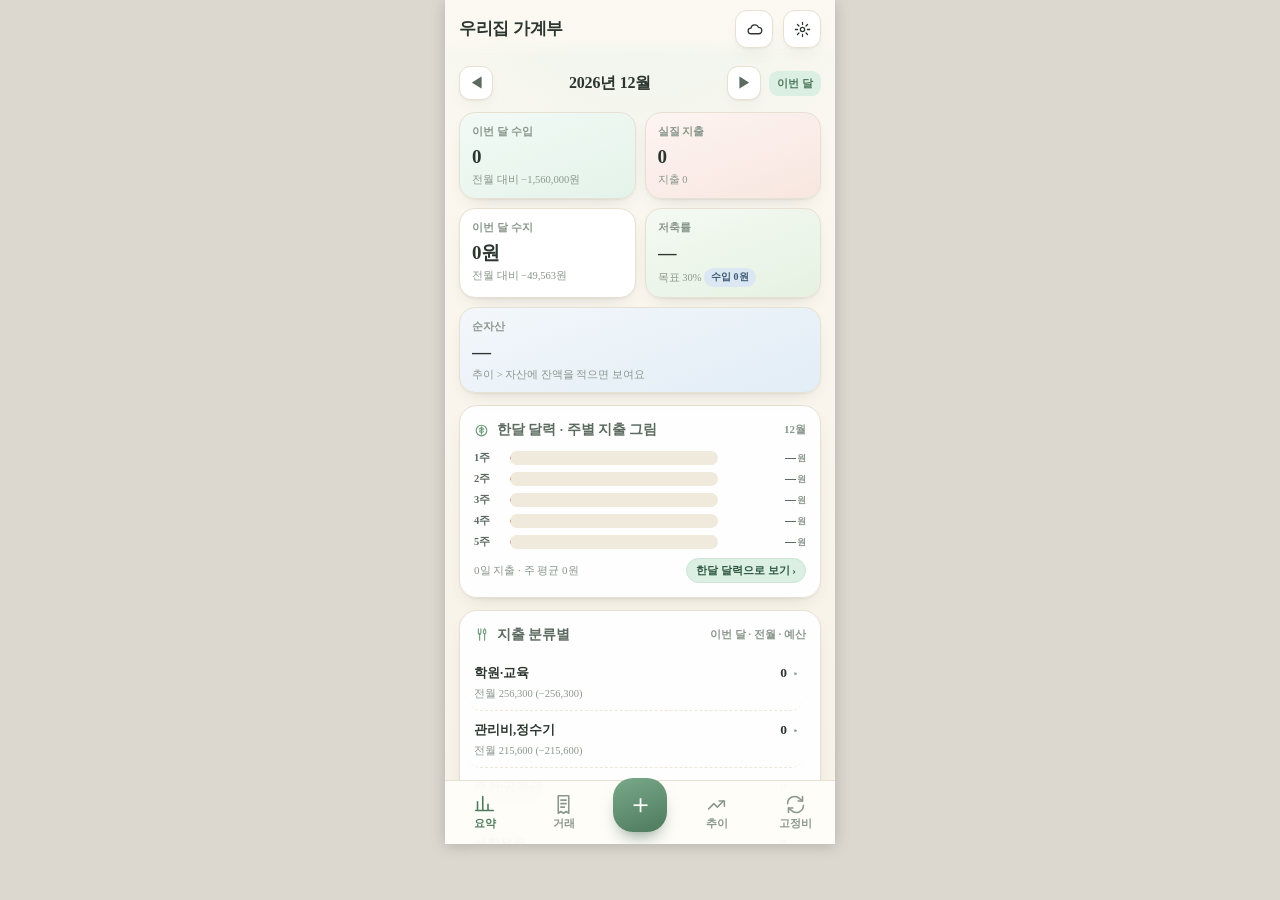
==== cal-check-390.html @ d8c31964 "한달 달력 + 주별 지출 총액 그림 (거래 탭 기본 · 요약 바로가기) - Core.monthCalendar: 월~일 7열 · 일별/주별 실질지출·수입·건수 집계   (주간 합계 " ====
<!DOCTYPE html><html lang="ko"><head><meta charset="utf-8"><title>my-budget 390x844 확인</title>
<style>html,body{margin:0;background:#dcd8d0;display:flex;align-items:flex-start;justify-content:center;min-height:100vh}
iframe{width:390px;height:844px;border:0;background:#FBF8F1;box-shadow:0 2px 14px rgba(0,0,0,.18)}</style>
</head><body><iframe id="phone" src="cal-check.html" title="my-budget 390x844"></iframe></body></html>
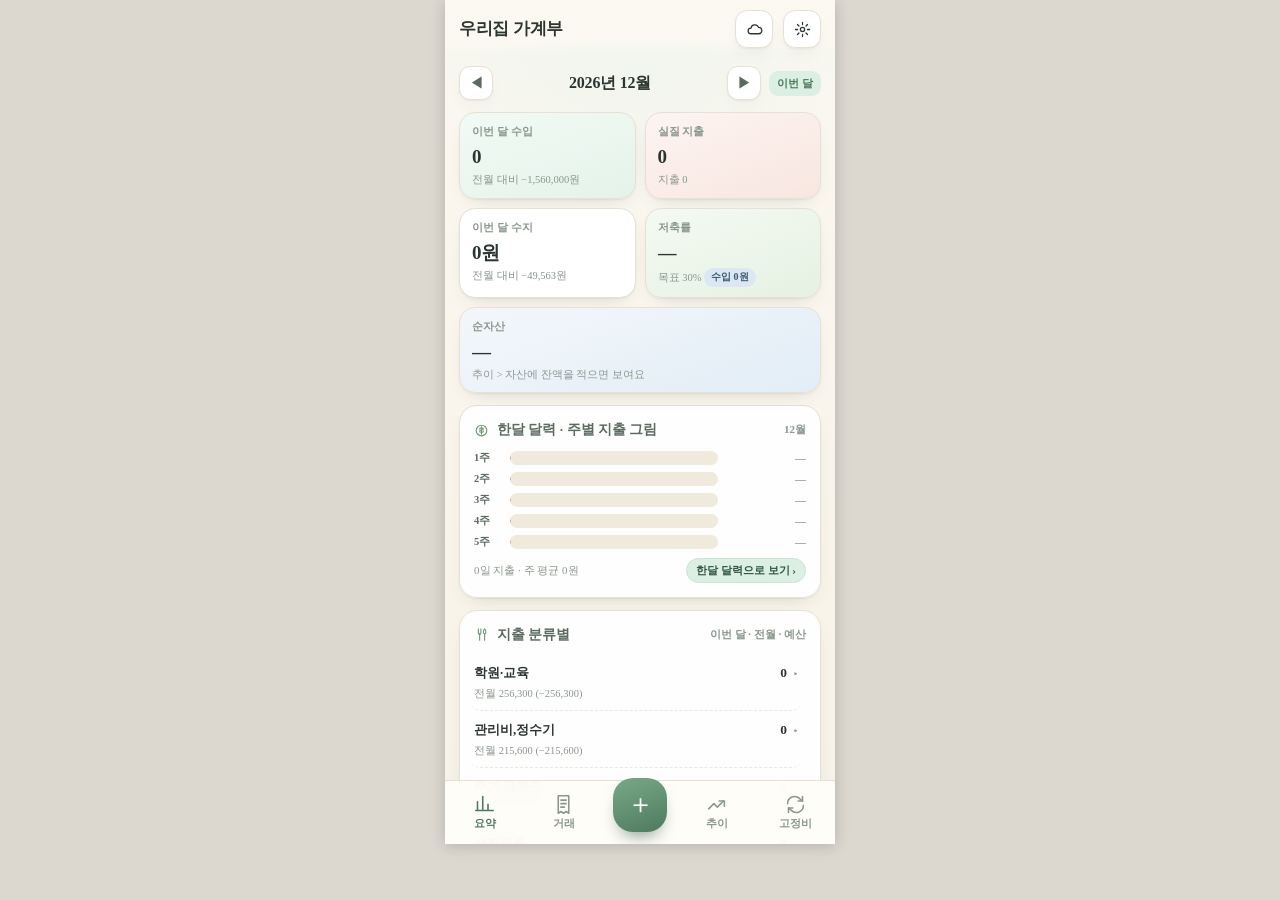
==== commit 6f7abf3c: "임시 확인 페이지 ?v=7" ====
--- a/cal-check-390.html
+++ b/cal-check-390.html
@@ -1,4 +1,4 @@
 <!DOCTYPE html><html lang="ko"><head><meta charset="utf-8"><title>my-budget 390x844 확인</title>
 <style>html,body{margin:0;background:#dcd8d0;display:flex;align-items:flex-start;justify-content:center;min-height:100vh}
 iframe{width:390px;height:844px;border:0;background:#FBF8F1;box-shadow:0 2px 14px rgba(0,0,0,.18)}</style>
-</head><body><iframe id="phone" src="cal-check.html" title="my-budget 390x844"></iframe></body></html>
+</head><body><iframe id="phone" src="cal-check.html?v=7" title="my-budget 390x844"></iframe></body></html>
